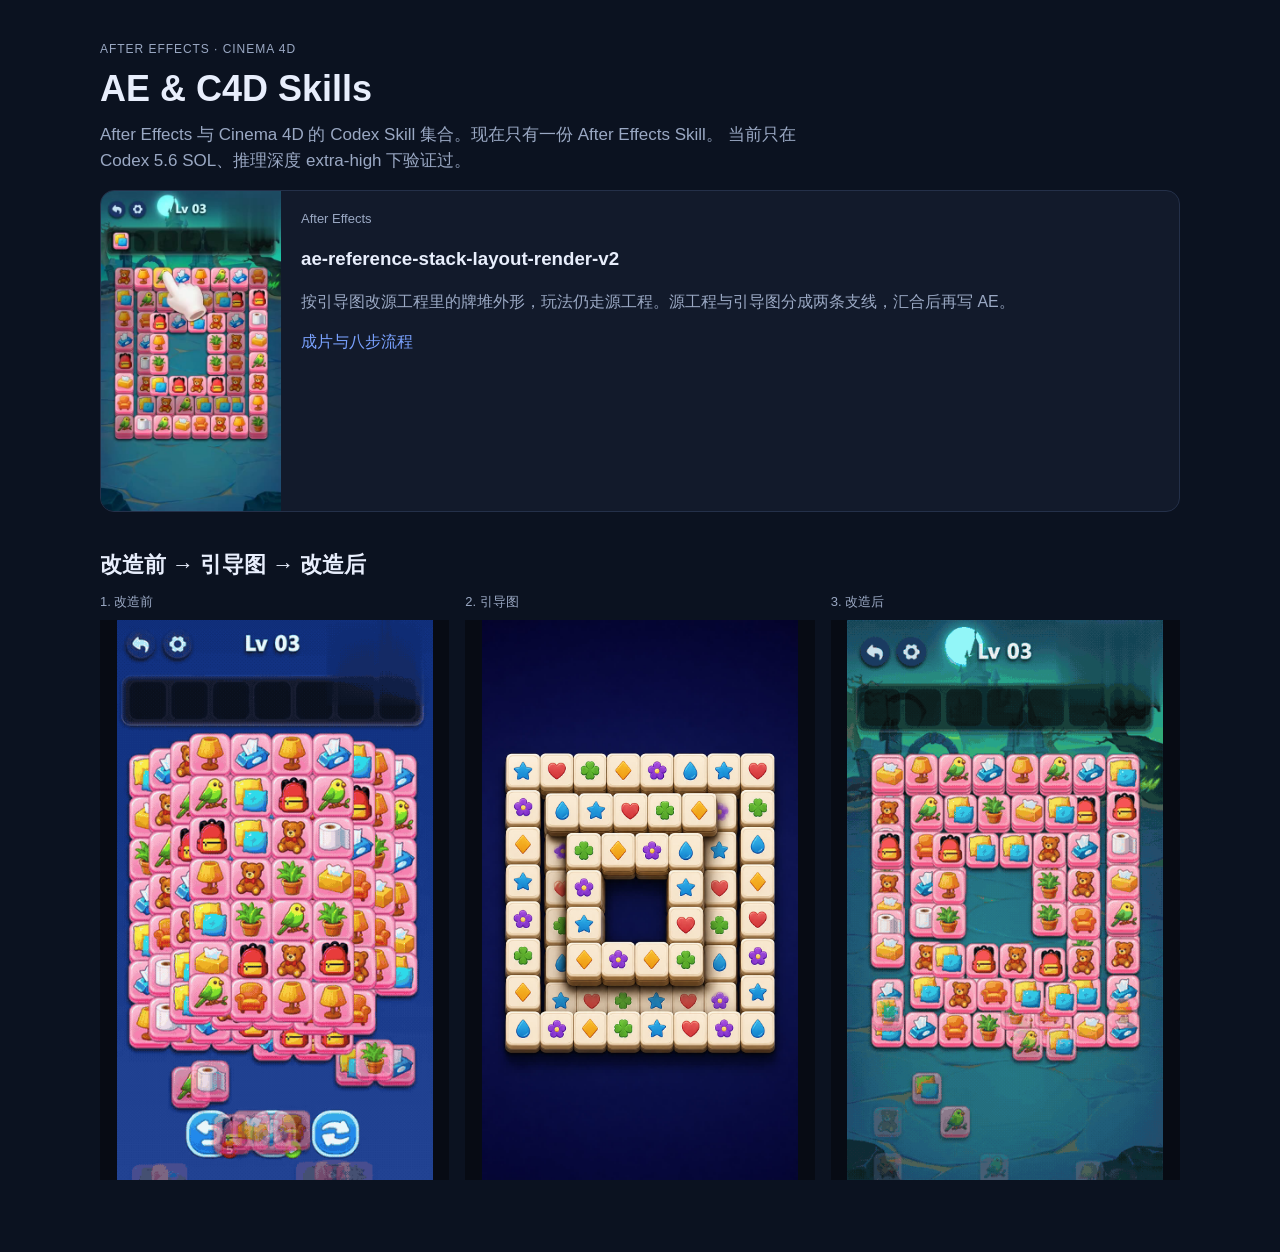
==== docs/index.html @ 088fd4b7 "Add the AE and C4D Codex skill collection with the first stack-layout skill. Publish a catalog READM" ====
<!DOCTYPE html>
<html lang="zh-CN">
  <head>
    <meta charset="utf-8" />
    <meta name="viewport" content="width=device-width, initial-scale=1" />
    <title>AE &amp; C4D Skills</title>
    <link rel="stylesheet" href="styles.css" />
  </head>
  <body>
    <main class="wrap">
      <p class="kicker">After Effects · Cinema 4D</p>
      <h1>AE &amp; C4D Skills</h1>
      <p class="lead">
        After Effects 与 Cinema 4D 的 Codex Skill 集合。现在只有一份 After Effects Skill。
        当前只在 Codex 5.6 SOL、推理深度 extra-high 下验证过。
      </p>

      <article class="card skill-card">
        <img
          src="assets/ae-reference-stack-layout-render/poster-after.jpg"
          alt="ae-reference-stack-layout-render-v2 改造后画面"
        />
        <div class="card-body">
          <p class="meta">After Effects</p>
          <h3>ae-reference-stack-layout-render-v2</h3>
          <p>
            按引导图改源工程里的牌堆外形，玩法仍走源工程。源工程与引导图分成两条支线，汇合后再写 AE。
          </p>
          <div class="actions">
            <a href="skills/ae-reference-stack-layout-render.html">成片与八步流程</a>
          </div>
        </div>
      </article>

      <h2>改造前 → 引导图 → 改造后</h2>
      <div class="story">
        <figure>
          <p class="label">1. 改造前</p>
          <img src="assets/ae-reference-stack-layout-render/before.gif" alt="改造前" />
        </figure>
        <figure>
          <p class="label">2. 引导图</p>
          <img src="assets/ae-reference-stack-layout-render/reference.jpg" alt="引导图" />
        </figure>
        <figure>
          <p class="label">3. 改造后</p>
          <img src="assets/ae-reference-stack-layout-render/after.gif" alt="改造后" />
        </figure>
      </div>
    </main>
  </body>
</html>
---- docs/styles.css ----
:root {
  --bg: #0b1220;
  --bg-card: #121a2b;
  --line: #243049;
  --text: #e8eefc;
  --muted: #9aa8c3;
  --accent: #7aa2ff;
}

* {
  box-sizing: border-box;
}

html,
body {
  margin: 0;
  padding: 0;
  background: var(--bg);
  color: var(--text);
  font-family: -apple-system, BlinkMacSystemFont, "Segoe UI", sans-serif;
  line-height: 1.55;
}

a {
  color: var(--accent);
  text-decoration: none;
}

a:hover {
  text-decoration: underline;
}

figure {
  margin: 0;
}

code {
  font-size: 0.95em;
}

.wrap {
  width: min(1080px, calc(100% - 40px));
  margin: 0 auto;
  padding: 40px 0 72px;
}

.kicker {
  color: var(--muted);
  letter-spacing: 0.08em;
  text-transform: uppercase;
  font-size: 12px;
  margin: 0 0 8px;
}

h1,
h2,
h3 {
  line-height: 1.2;
  font-weight: 600;
}

h1 {
  font-size: 36px;
  margin: 0 0 12px;
}

h2 {
  font-size: 22px;
  margin: 40px 0 14px;
}

p {
  color: var(--muted);
  margin: 0 0 16px;
}

.lead {
  max-width: 42em;
  font-size: 17px;
}

.card {
  background: var(--bg-card);
  border: 1px solid var(--line);
  border-radius: 14px;
  overflow: hidden;
}

.card-body {
  padding: 18px 20px 20px;
}

.grid-2 {
  display: grid;
  grid-template-columns: 1fr 1fr;
  gap: 16px;
}

.grid-stills {
  display: grid;
  grid-template-columns: 1fr 1fr;
  gap: 16px;
}

.story {
  display: grid;
  grid-template-columns: 1fr 1fr 1fr;
  gap: 16px;
  align-items: start;
}

.story video,
.story img {
  max-height: 560px;
  object-fit: contain;
  background: #070b14;
}

.story figcaption,
.step p {
  color: var(--muted);
}

.step {
  border-top: 1px solid var(--line);
  padding: 20px 0 8px;
}

.step:first-of-type {
  border-top: 0;
  padding-top: 0;
}

.step h3 {
  font-size: 17px;
  margin: 0 0 8px;
}

.step .nodes {
  font-size: 12px;
  color: var(--accent);
  margin: 0 0 10px;
  font-family: ui-monospace, SFMono-Regular, Menlo, monospace;
}

.graph {
  overflow-x: auto;
  background: var(--bg-card);
  border: 1px solid var(--line);
  border-radius: 14px;
  padding: 16px 18px;
  font-family: ui-monospace, SFMono-Regular, Menlo, monospace;
  font-size: 12px;
  line-height: 1.45;
  color: var(--text);
  white-space: pre;
}

video,
img {
  display: block;
  width: 100%;
  height: auto;
  background: #070b14;
}

.pair video {
  max-height: 640px;
  object-fit: contain;
}

.label {
  color: var(--muted);
  font-size: 13px;
  margin: 0 0 8px;
}

.skill-card {
  display: grid;
  grid-template-columns: 180px 1fr;
  gap: 0;
}

.skill-card img {
  height: 100%;
  object-fit: cover;
}

.meta {
  font-size: 13px;
  color: var(--muted);
}

nav {
  margin-bottom: 28px;
  color: var(--muted);
  font-size: 14px;
}

.actions {
  display: flex;
  flex-wrap: wrap;
  gap: 12px 18px;
  margin-top: 12px;
}

.note {
  border-top: 1px solid var(--line);
  margin-top: 48px;
  padding-top: 18px;
  font-size: 13px;
}

@media (max-width: 760px) {
  .grid-2,
  .grid-stills,
  .skill-card,
  .story {
    grid-template-columns: 1fr;
  }

  h1 {
    font-size: 28px;
  }
}
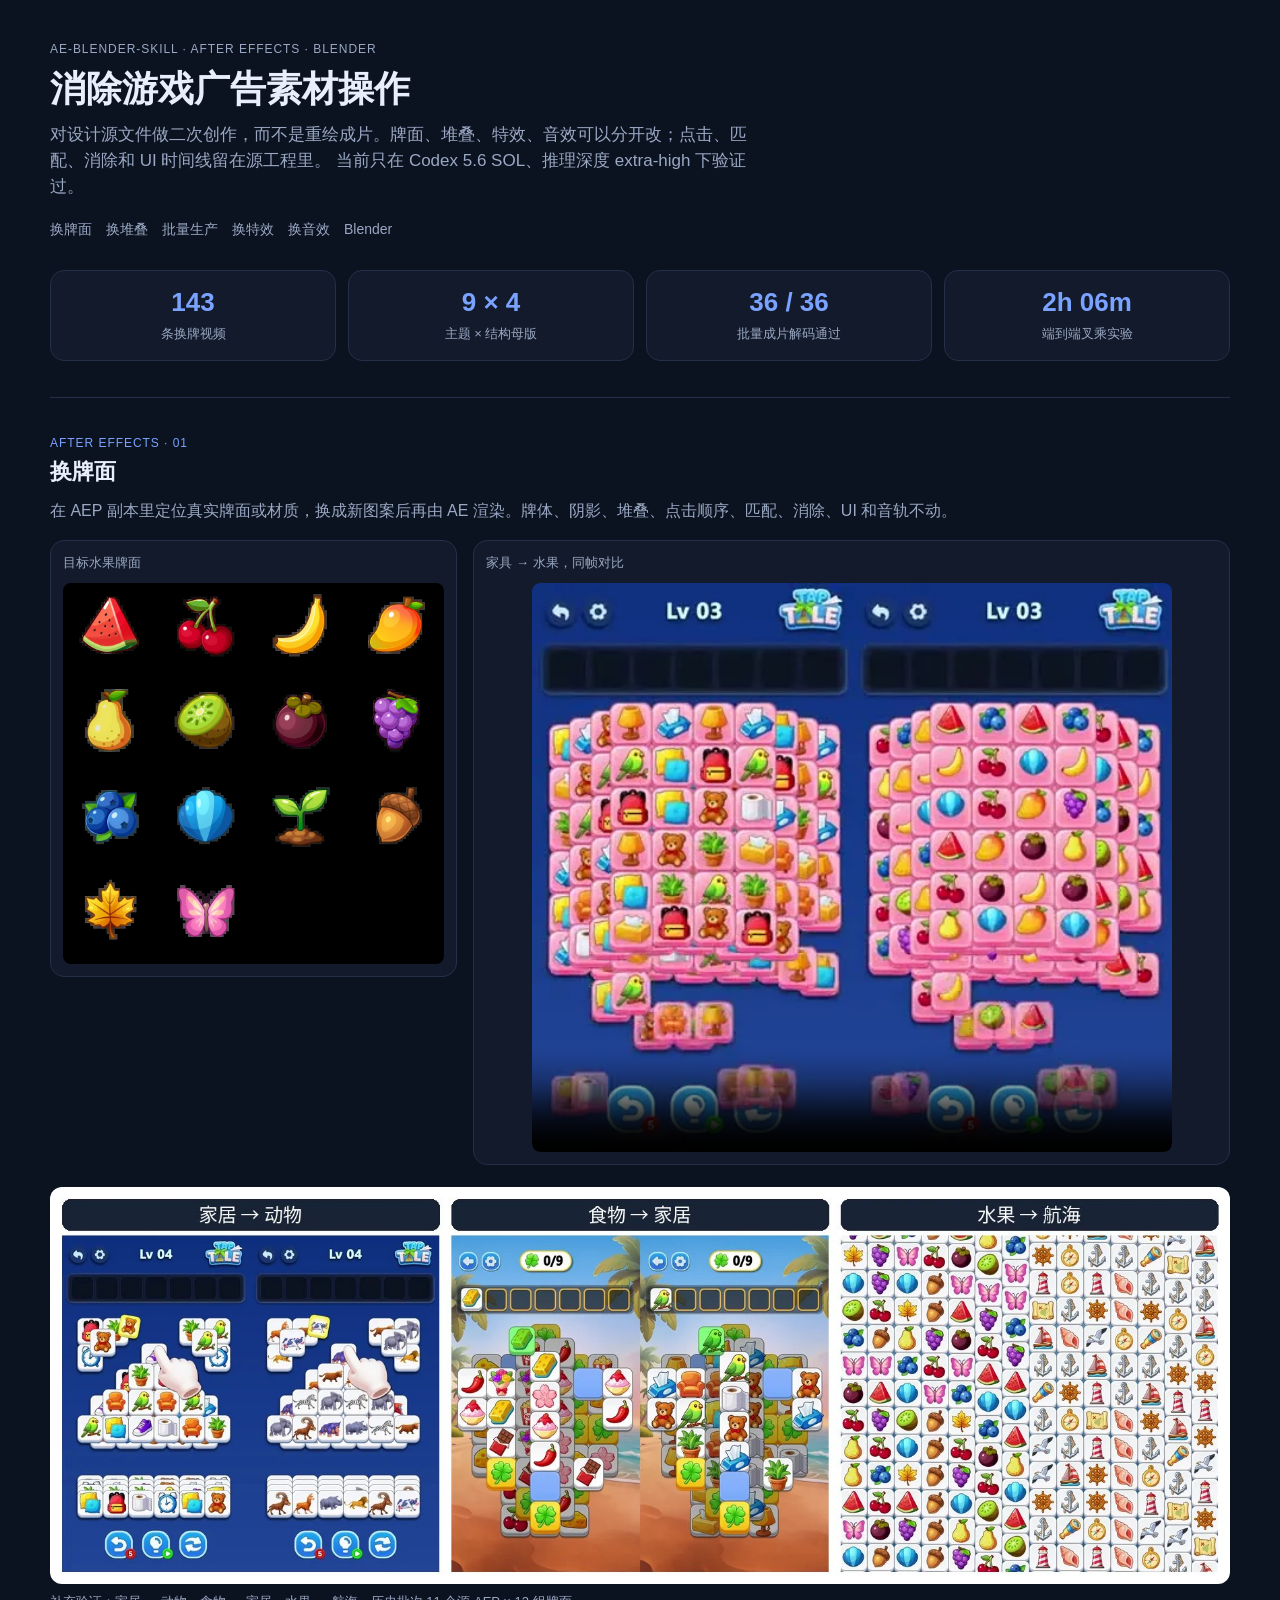
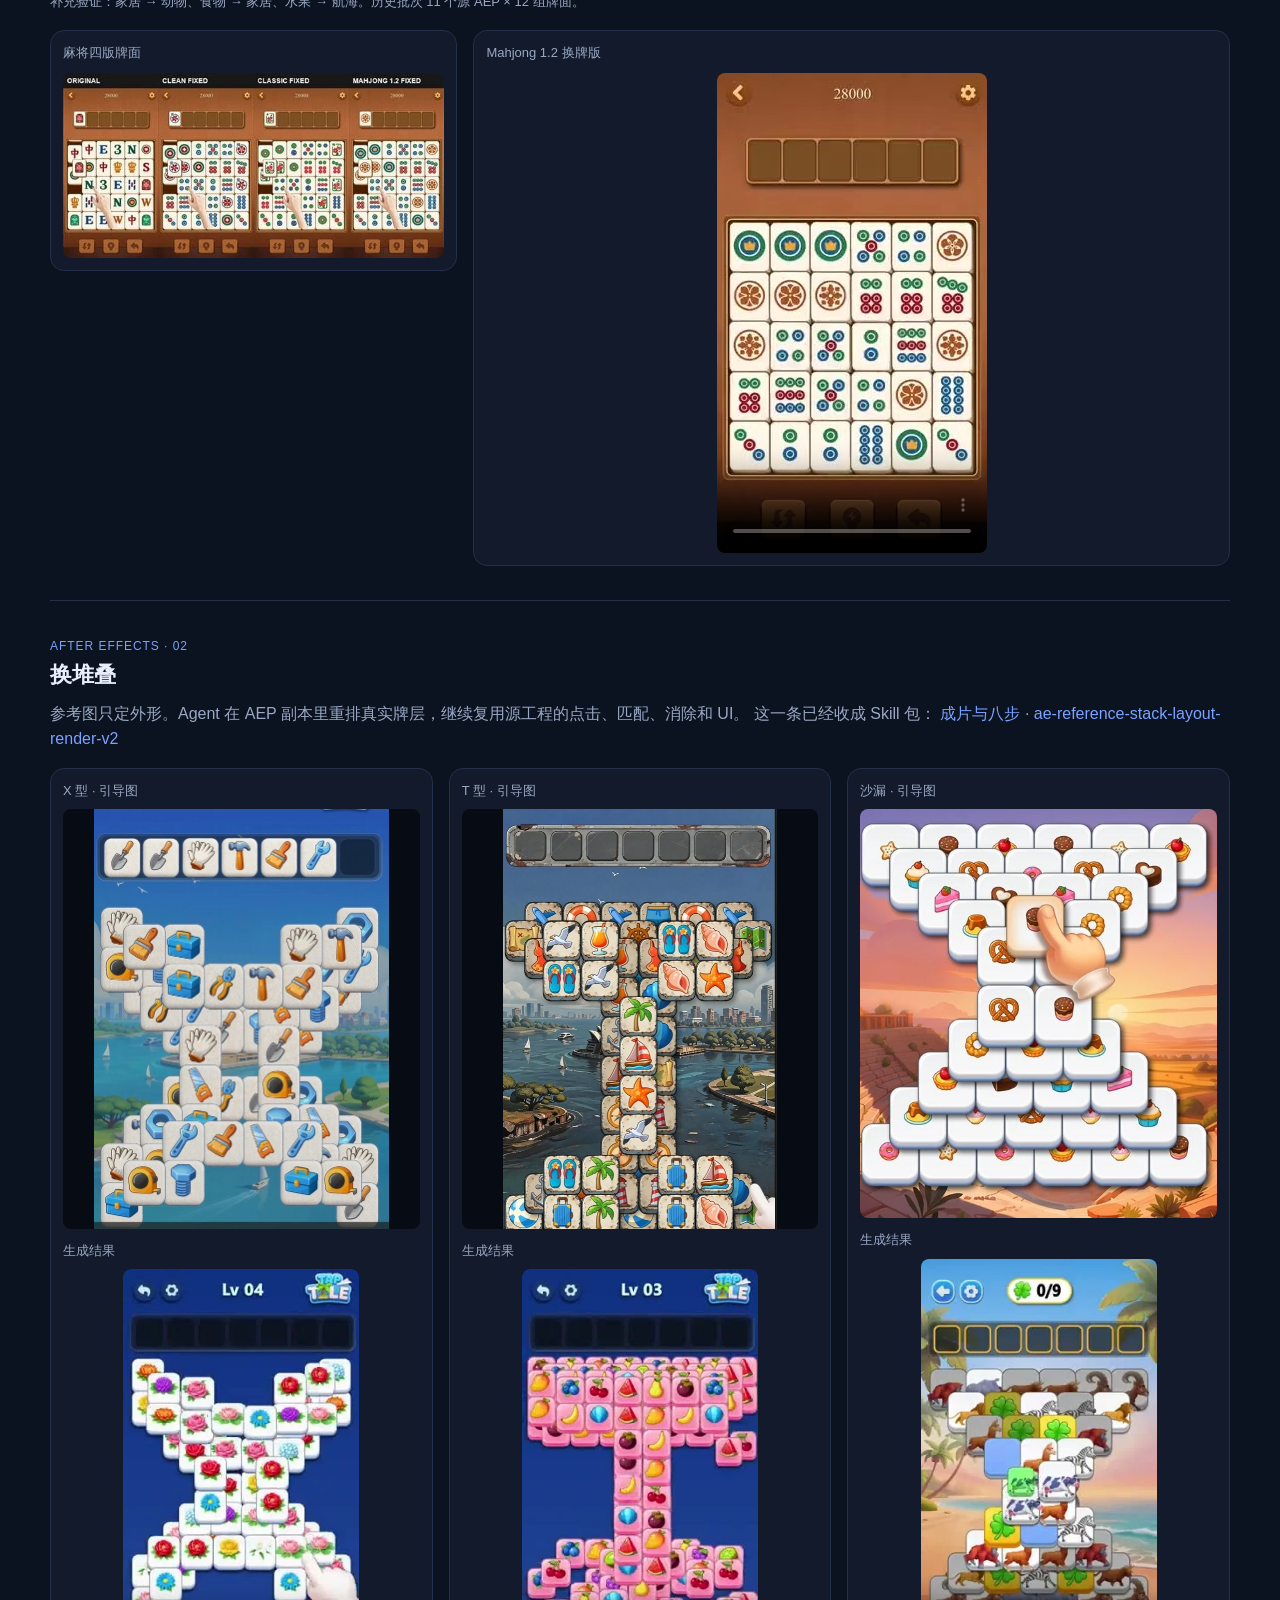
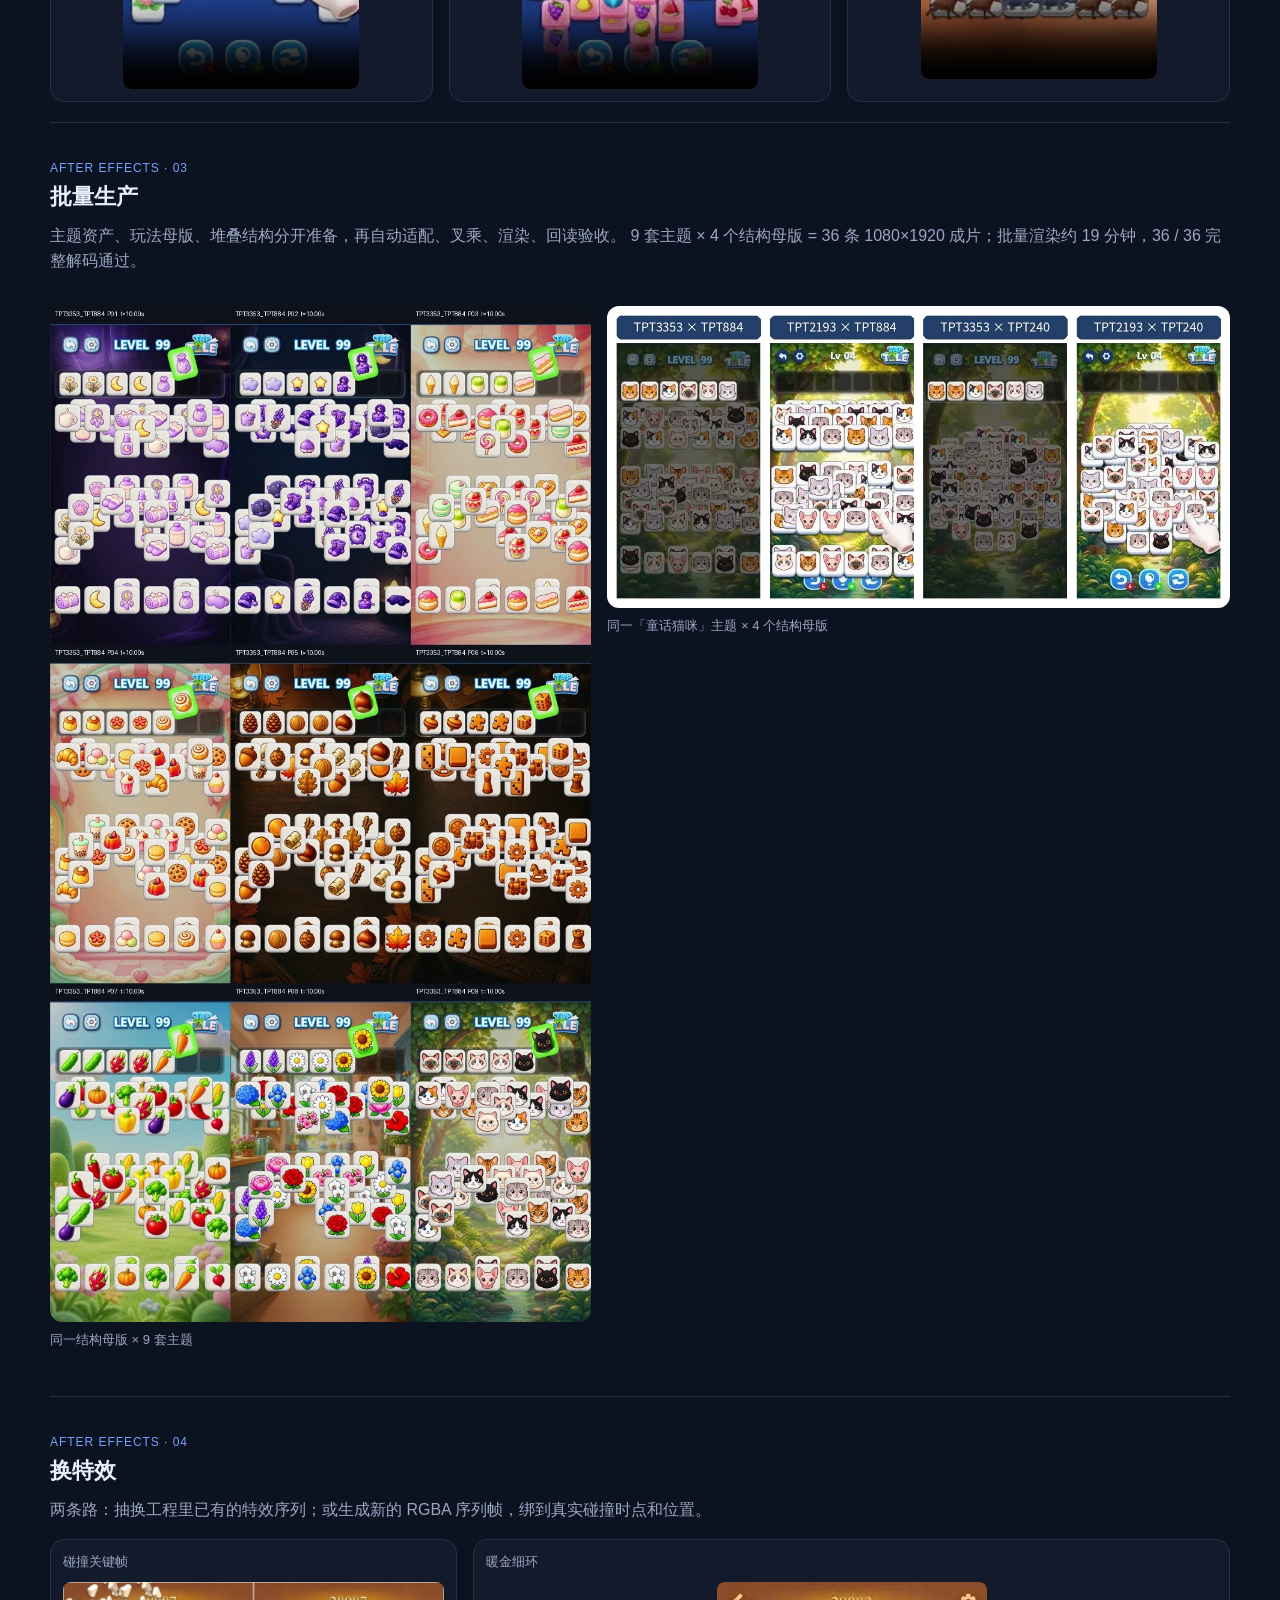
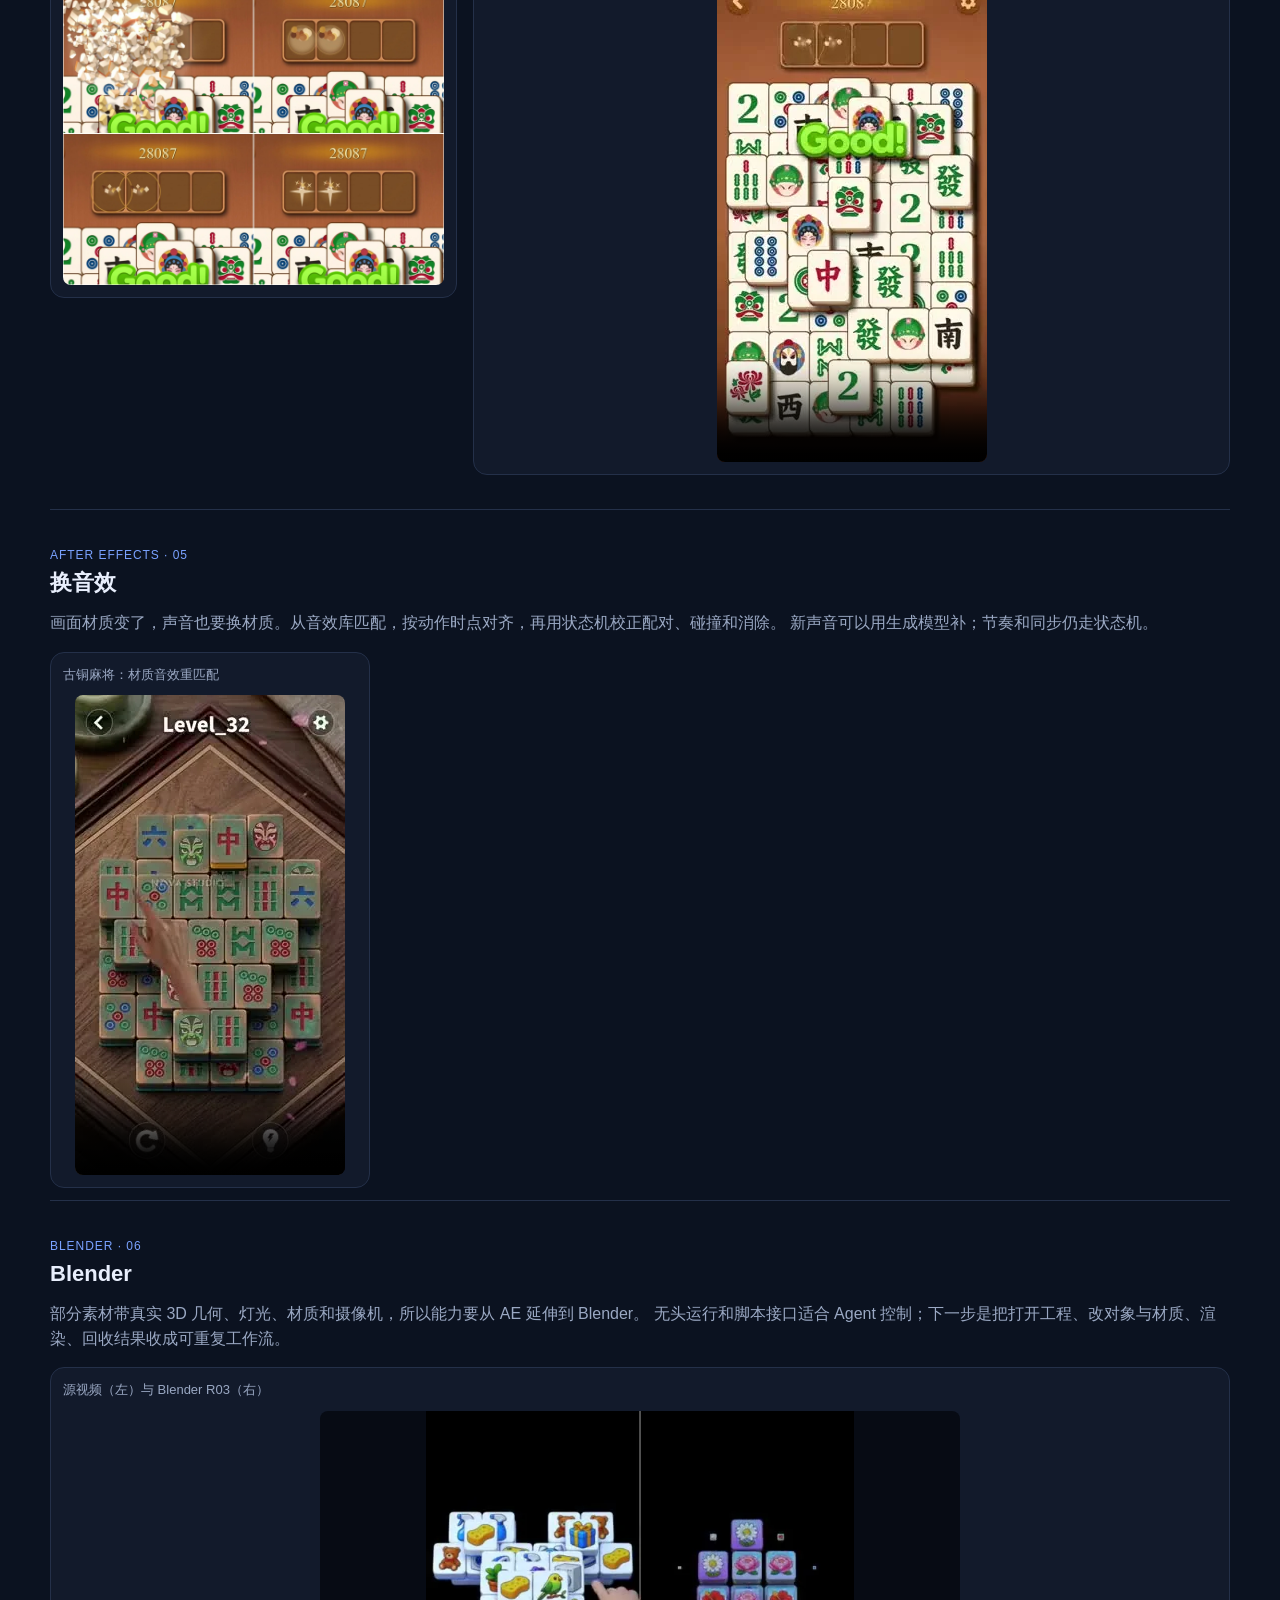
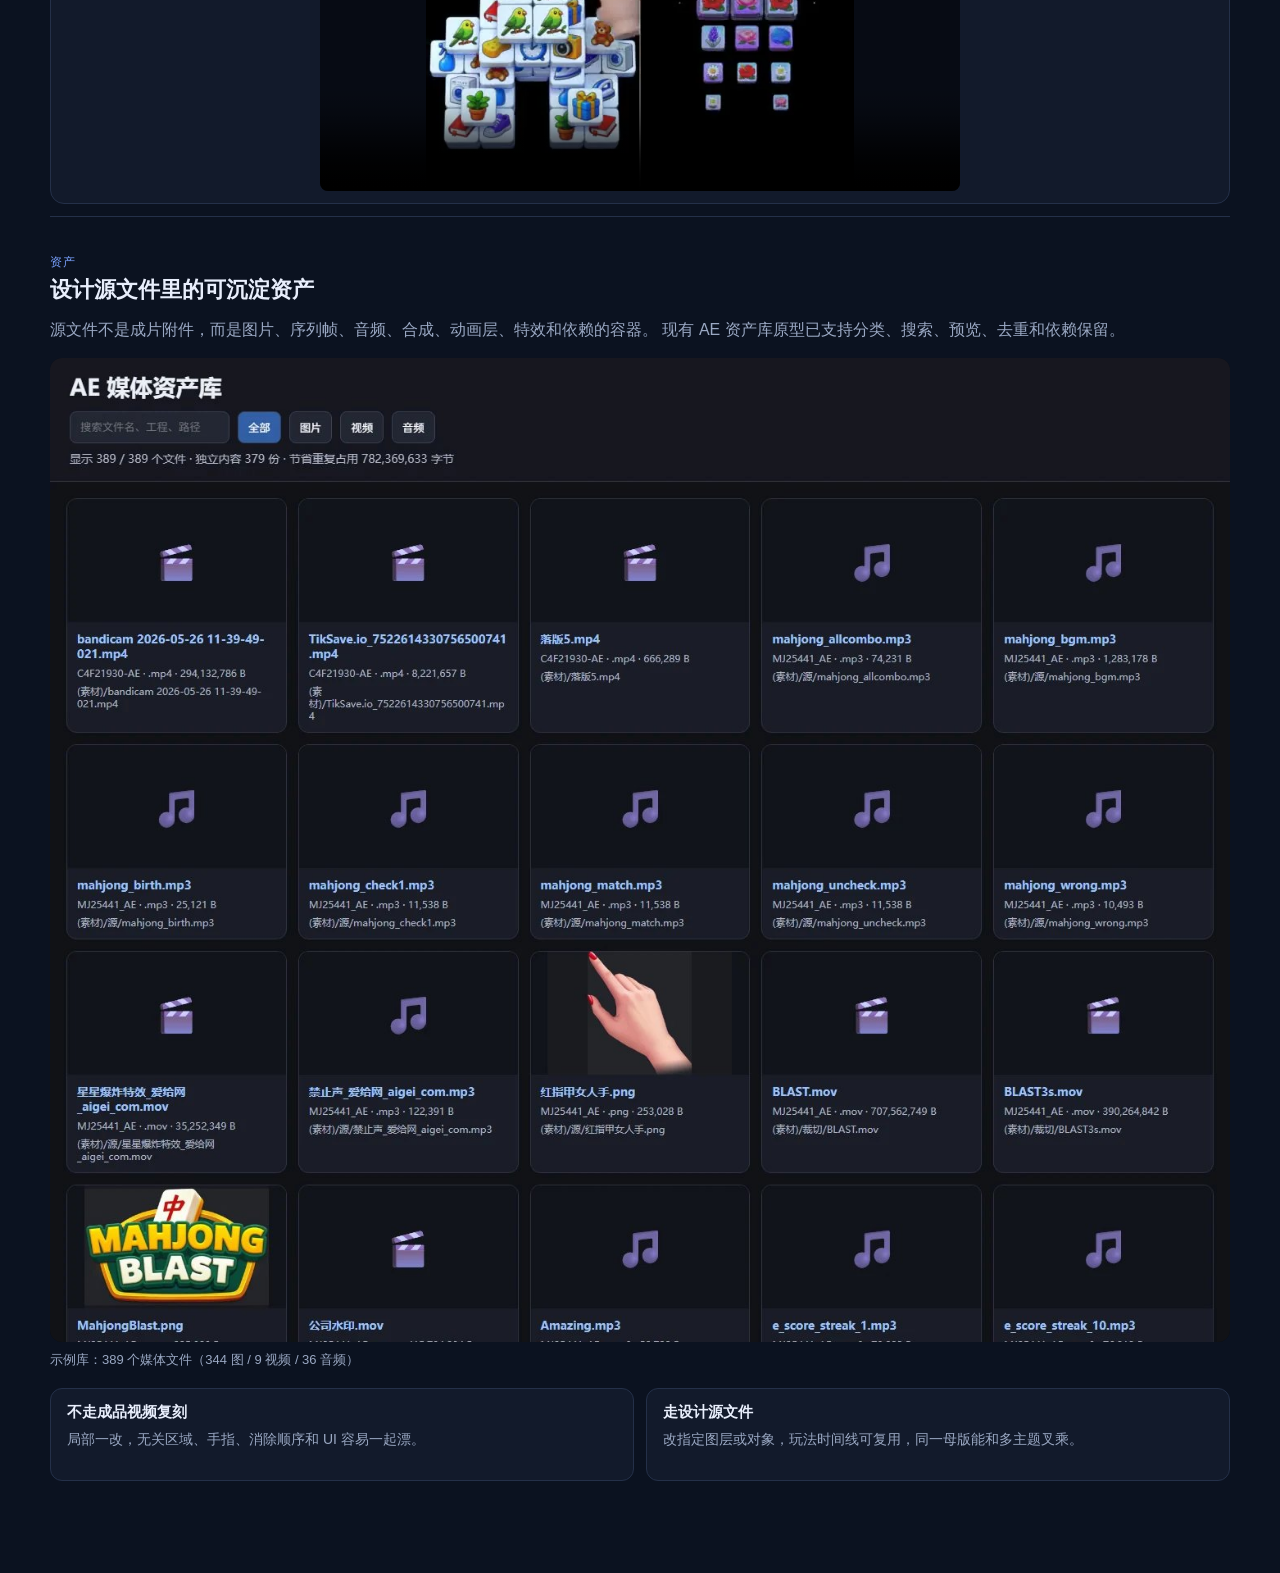
==== commit 3b22e12a: "Rebuild the catalog around six verified AE/Blender capabilities. Replace the single-skill homepage w" ====
--- a/docs/index.html
+++ b/docs/index.html
@@ -3,50 +3,253 @@
   <head>
     <meta charset="utf-8" />
     <meta name="viewport" content="width=device-width, initial-scale=1" />
-    <title>AE &amp; C4D Skills</title>
+    <title>消除游戏广告素材操作</title>
     <link rel="stylesheet" href="styles.css" />
   </head>
   <body>
-    <main class="wrap">
-      <p class="kicker">After Effects · Cinema 4D</p>
-      <h1>AE &amp; C4D Skills</h1>
+    <main class="wrap wrap-wide">
+      <p class="kicker">ae-blender-skill · After Effects · Blender</p>
+      <h1>消除游戏广告素材操作</h1>
       <p class="lead">
-        After Effects 与 Cinema 4D 的 Codex Skill 集合。现在只有一份 After Effects Skill。
+        对设计源文件做二次创作，而不是重绘成片。牌面、堆叠、特效、音效可以分开改；点击、匹配、消除和 UI 时间线留在源工程里。
         当前只在 Codex 5.6 SOL、推理深度 extra-high 下验证过。
       </p>
 
-      <article class="card skill-card">
-        <img
-          src="assets/ae-reference-stack-layout-render/poster-after.jpg"
-          alt="ae-reference-stack-layout-render-v2 改造后画面"
-        />
-        <div class="card-body">
-          <p class="meta">After Effects</p>
-          <h3>ae-reference-stack-layout-render-v2</h3>
-          <p>
-            按引导图改源工程里的牌堆外形，玩法仍走源工程。源工程与引导图分成两条支线，汇合后再写 AE。
-          </p>
-          <div class="actions">
-            <a href="skills/ae-reference-stack-layout-render.html">成片与八步流程</a>
+      <ul class="toc">
+        <li><a href="#tile">换牌面</a></li>
+        <li><a href="#stack">换堆叠</a></li>
+        <li><a href="#batch">批量生产</a></li>
+        <li><a href="#fx">换特效</a></li>
+        <li><a href="#sfx">换音效</a></li>
+        <li><a href="#blender">Blender</a></li>
+      </ul>
+
+      <div class="metrics">
+        <div class="metric"><strong>143</strong><span>条换牌视频</span></div>
+        <div class="metric"><strong>9 × 4</strong><span>主题 × 结构母版</span></div>
+        <div class="metric"><strong>36 / 36</strong><span>批量成片解码通过</span></div>
+        <div class="metric"><strong>2h 06m</strong><span>端到端叉乘实验</span></div>
+      </div>
+
+      <section class="cat" id="tile">
+        <p class="tag">After Effects · 01</p>
+        <h2>换牌面</h2>
+        <p>
+          在 AEP 副本里定位真实牌面或材质，换成新图案后再由 AE 渲染。牌体、阴影、堆叠、点击顺序、匹配、消除、UI 和音轨不动。
+        </p>
+        <div class="pair">
+          <figure class="panel">
+            <p class="label">目标水果牌面</p>
+            <img src="assets/capabilities/01-tile-fruit-target.jpg" alt="目标水果牌面" />
+          </figure>
+          <figure class="panel">
+            <p class="label">家具 → 水果，同帧对比</p>
+            <video
+              class="v-landscape"
+              controls
+              playsinline
+              preload="metadata"
+              poster="assets/capabilities/02-tile-furniture-to-fruit-poster.webp"
+            >
+              <source src="assets/capabilities/03-tile-furniture-to-fruit.mp4" type="video/mp4" />
+            </video>
+          </figure>
+        </div>
+        <figure class="full-fig">
+          <img
+            src="assets/capabilities/04-tile-three-cases.jpg"
+            alt="三组换牌：家居换动物、食物换家居、水果换航海"
+          />
+        </figure>
+        <p class="caption">补充验证：家居 → 动物、食物 → 家居、水果 → 航海。历史批次 11 个源 AEP × 12 组牌面。</p>
+        <div class="pair">
+          <figure class="panel">
+            <p class="label">麻将四版牌面</p>
+            <img src="assets/capabilities/05-tile-mahjong-four.jpg" alt="麻将原版、简洁版、经典版与 1.2 版" />
+          </figure>
+          <figure class="panel">
+            <p class="label">Mahjong 1.2 换牌版</p>
+            <video
+              class="v-portrait"
+              controls
+              playsinline
+              preload="metadata"
+              poster="assets/capabilities/06-tile-mahjong-poster.webp"
+            >
+              <source src="assets/capabilities/07-tile-mahjong.mp4" type="video/mp4" />
+            </video>
+          </figure>
+        </div>
+      </section>
+
+      <section class="cat" id="stack">
+        <p class="tag">After Effects · 02</p>
+        <h2>换堆叠</h2>
+        <p>
+          参考图只定外形。Agent 在 AEP 副本里重排真实牌层，继续复用源工程的点击、匹配、消除和 UI。
+          这一条已经收成 Skill 包：
+          <a href="skills/ae-reference-stack-layout-render.html">成片与八步</a>
+          ·
+          <a href="https://github.com/dongyuan21/ae-blender-skill/tree/main/skills/ae-reference-stack-layout-render-v2">ae-reference-stack-layout-render-v2</a>
+        </p>
+        <div class="stack-grid">
+          <figure class="stack-card">
+            <p class="label">X 型 · 引导图</p>
+            <img src="assets/capabilities/08-stack-x-ref.jpg" alt="X 型堆叠引导图" />
+            <p class="label">生成结果</p>
+            <video
+              class="v-portrait"
+              controls
+              playsinline
+              preload="metadata"
+              poster="assets/capabilities/09-stack-x-poster.webp"
+            >
+              <source src="assets/capabilities/10-stack-x.mp4" type="video/mp4" />
+            </video>
+          </figure>
+          <figure class="stack-card">
+            <p class="label">T 型 · 引导图</p>
+            <img src="assets/capabilities/11-stack-t-ref.jpg" alt="T 型堆叠引导图" />
+            <p class="label">生成结果</p>
+            <video
+              class="v-portrait"
+              controls
+              playsinline
+              preload="metadata"
+              poster="assets/capabilities/12-stack-t-poster.webp"
+            >
+              <source src="assets/capabilities/13-stack-t.mp4" type="video/mp4" />
+            </video>
+          </figure>
+          <figure class="stack-card">
+            <p class="label">沙漏 · 引导图</p>
+            <img src="assets/capabilities/14-stack-hourglass-ref.jpg" alt="沙漏堆叠引导图" />
+            <p class="label">生成结果</p>
+            <video
+              class="v-portrait"
+              controls
+              playsinline
+              preload="metadata"
+              poster="assets/capabilities/15-stack-hourglass-poster.webp"
+            >
+              <source src="assets/capabilities/16-stack-hourglass.mp4" type="video/mp4" />
+            </video>
+          </figure>
+        </div>
+      </section>
+
+      <section class="cat" id="batch">
+        <p class="tag">After Effects · 03</p>
+        <h2>批量生产</h2>
+        <p>
+          主题资产、玩法母版、堆叠结构分开准备，再自动适配、叉乘、渲染、回读验收。
+          9 套主题 × 4 个结构母版 = 36 条 1080×1920 成片；批量渲染约 19 分钟，36 / 36 完整解码通过。
+        </p>
+        <div class="two-grid">
+          <figure class="full-fig">
+            <img src="assets/capabilities/17-batch-9-themes.jpg" alt="一个结构母版下的 9 套主题" />
+            <p class="caption">同一结构母版 × 9 套主题</p>
+          </figure>
+          <figure class="full-fig">
+            <img src="assets/capabilities/18-batch-cat-4-structures.jpg" alt="童话猫咪主题在四个结构母版中" />
+            <p class="caption">同一「童话猫咪」主题 × 4 个结构母版</p>
+          </figure>
+        </div>
+      </section>
+
+      <section class="cat" id="fx">
+        <p class="tag">After Effects · 04</p>
+        <h2>换特效</h2>
+        <p>
+          两条路：抽换工程里已有的特效序列；或生成新的 RGBA 序列帧，绑到真实碰撞时点和位置。
+        </p>
+        <div class="pair">
+          <figure class="panel">
+            <p class="label">碰撞关键帧</p>
+            <img
+              src="assets/capabilities/19-fx-keyframes.jpg"
+              alt="原碎裂特效与奶油轻碎、暖金细环、柔光星屑对比"
+            />
+          </figure>
+          <figure class="panel">
+            <p class="label">暖金细环</p>
+            <video
+              class="v-portrait"
+              controls
+              playsinline
+              preload="metadata"
+              poster="assets/capabilities/20-fx-gold-poster.webp"
+            >
+              <source src="assets/capabilities/21-fx-gold.mp4" type="video/mp4" />
+            </video>
+          </figure>
+        </div>
+      </section>
+
+      <section class="cat" id="sfx">
+        <p class="tag">After Effects · 05</p>
+        <h2>换音效</h2>
+        <p>
+          画面材质变了，声音也要换材质。从音效库匹配，按动作时点对齐，再用状态机校正配对、碰撞和消除。
+          新声音可以用生成模型补；节奏和同步仍走状态机。
+        </p>
+        <figure class="panel panel-narrow">
+          <p class="label">古铜麻将：材质音效重匹配</p>
+          <video
+            class="v-portrait"
+            controls
+            playsinline
+            preload="metadata"
+            poster="assets/capabilities/22-sfx-mahjong-poster.webp"
+          >
+            <source src="assets/capabilities/23-sfx-mahjong.mp4" type="video/mp4" />
+          </video>
+        </figure>
+      </section>
+
+      <section class="cat" id="blender">
+        <p class="tag">Blender · 06</p>
+        <h2>Blender</h2>
+        <p>
+          部分素材带真实 3D 几何、灯光、材质和摄像机，所以能力要从 AE 延伸到 Blender。
+          无头运行和脚本接口适合 Agent 控制；下一步是把打开工程、改对象与材质、渲染、回收结果收成可重复工作流。
+        </p>
+        <figure class="panel">
+          <p class="label">源视频（左）与 Blender R03（右）</p>
+          <video
+            class="v-landscape"
+            controls
+            playsinline
+            preload="metadata"
+            poster="assets/capabilities/24-blender-poster.webp"
+          >
+            <source src="assets/capabilities/25-blender-compare.mp4" type="video/mp4" />
+          </video>
+        </figure>
+      </section>
+
+      <section class="cat" id="assets">
+        <p class="tag">资产</p>
+        <h2>设计源文件里的可沉淀资产</h2>
+        <p>
+          源文件不是成片附件，而是图片、序列帧、音频、合成、动画层、特效和依赖的容器。
+          现有 AE 资产库原型已支持分类、搜索、预览、去重和依赖保留。
+        </p>
+        <figure class="full-fig">
+          <img src="assets/capabilities/26-asset-library.jpg" alt="AE 媒体资产库检索页" />
+          <p class="caption">示例库：389 个媒体文件（344 图 / 9 视频 / 36 音频）</p>
+        </figure>
+        <div class="compare">
+          <div>
+            <h3>不走成品视频复刻</h3>
+            <p>局部一改，无关区域、手指、消除顺序和 UI 容易一起漂。</p>
           </div>
-        </div>
-      </article>
-
-      <h2>改造前 → 引导图 → 改造后</h2>
-      <div class="story">
-        <figure>
-          <p class="label">1. 改造前</p>
-          <img src="assets/ae-reference-stack-layout-render/before.gif" alt="改造前" />
-        </figure>
-        <figure>
-          <p class="label">2. 引导图</p>
-          <img src="assets/ae-reference-stack-layout-render/reference.jpg" alt="引导图" />
-        </figure>
-        <figure>
-          <p class="label">3. 改造后</p>
-          <img src="assets/ae-reference-stack-layout-render/after.gif" alt="改造后" />
-        </figure>
-      </div>
+          <div>
+            <h3>走设计源文件</h3>
+            <p>改指定图层或对象，玩法时间线可复用，同一母版能和多主题叉乘。</p>
+          </div>
+        </div>
+      </section>
     </main>
   </body>
 </html>
--- a/docs/styles.css
+++ b/docs/styles.css
@@ -223,3 +223,194 @@
     font-size: 28px;
   }
 }
+
+.wrap-wide {
+  width: min(1180px, calc(100% - 40px));
+}
+
+.toc {
+  display: flex;
+  flex-wrap: wrap;
+  gap: 8px 14px;
+  margin: 8px 0 28px;
+  padding: 0;
+  list-style: none;
+}
+
+.toc a {
+  color: var(--muted);
+  font-size: 14px;
+}
+
+.metrics {
+  display: grid;
+  grid-template-columns: repeat(4, minmax(0, 1fr));
+  gap: 12px;
+  margin: 8px 0 36px;
+}
+
+.metric {
+  background: var(--bg-card);
+  border: 1px solid var(--line);
+  border-radius: 14px;
+  padding: 16px 14px;
+  text-align: center;
+}
+
+.metric strong {
+  display: block;
+  color: var(--accent);
+  font-size: 26px;
+  line-height: 1.2;
+}
+
+.metric span {
+  display: block;
+  margin-top: 6px;
+  color: var(--muted);
+  font-size: 13px;
+}
+
+.cat {
+  padding: 8px 0 12px;
+  border-top: 1px solid var(--line);
+}
+
+.cat .tag {
+  margin: 28px 0 6px;
+  color: var(--accent);
+  font-size: 12px;
+  letter-spacing: 0.08em;
+  text-transform: uppercase;
+}
+
+.cat h2 {
+  margin-top: 0;
+}
+
+.pair {
+  display: grid;
+  grid-template-columns: minmax(180px, 0.7fr) minmax(280px, 1.3fr);
+  gap: 16px;
+  align-items: start;
+  margin: 16px 0 22px;
+}
+
+.panel {
+  background: var(--bg-card);
+  border: 1px solid var(--line);
+  border-radius: 14px;
+  padding: 12px;
+}
+
+.panel .label {
+  margin-bottom: 10px;
+}
+
+.panel img,
+.panel video {
+  width: 100%;
+  background: #070b14;
+  border-radius: 8px;
+}
+
+.v-portrait {
+  width: auto !important;
+  max-width: min(100%, 280px);
+  max-height: 480px;
+  margin: 0 auto;
+}
+
+.v-landscape {
+  width: 100%;
+  max-width: 640px;
+  max-height: 380px;
+  margin: 0 auto;
+  object-fit: contain;
+}
+
+.stack-grid,
+.two-grid {
+  display: grid;
+  gap: 16px;
+  margin: 16px 0 8px;
+}
+
+.stack-grid {
+  grid-template-columns: repeat(3, minmax(0, 1fr));
+}
+
+.two-grid {
+  grid-template-columns: 1fr 1.15fr;
+}
+
+.stack-card {
+  background: var(--bg-card);
+  border: 1px solid var(--line);
+  border-radius: 14px;
+  padding: 12px;
+}
+
+.stack-card img + .label {
+  margin-top: 12px;
+}
+
+.stack-card img,
+.stack-card video {
+  width: 100%;
+  max-height: 420px;
+  object-fit: contain;
+  background: #070b14;
+  border-radius: 8px;
+}
+
+.panel-narrow {
+  max-width: 320px;
+}
+
+.full-fig {
+  margin: 16px 0 8px;
+}
+
+.full-fig img {
+  width: 100%;
+  object-fit: contain;
+  background: #070b14;
+  border-radius: 12px;
+}
+
+.compare {
+  display: grid;
+  grid-template-columns: 1fr 1fr;
+  gap: 12px;
+  margin: 18px 0 8px;
+  font-size: 14px;
+}
+
+.compare div {
+  background: var(--bg-card);
+  border: 1px solid var(--line);
+  border-radius: 12px;
+  padding: 14px 16px;
+}
+
+.compare h3 {
+  margin: 0 0 8px;
+  font-size: 15px;
+}
+
+.caption {
+  color: var(--muted);
+  font-size: 13px;
+  margin: 8px 0 18px;
+}
+
+@media (max-width: 900px) {
+  .metrics,
+  .pair,
+  .stack-grid,
+  .two-grid,
+  .compare {
+    grid-template-columns: 1fr;
+  }
+}
